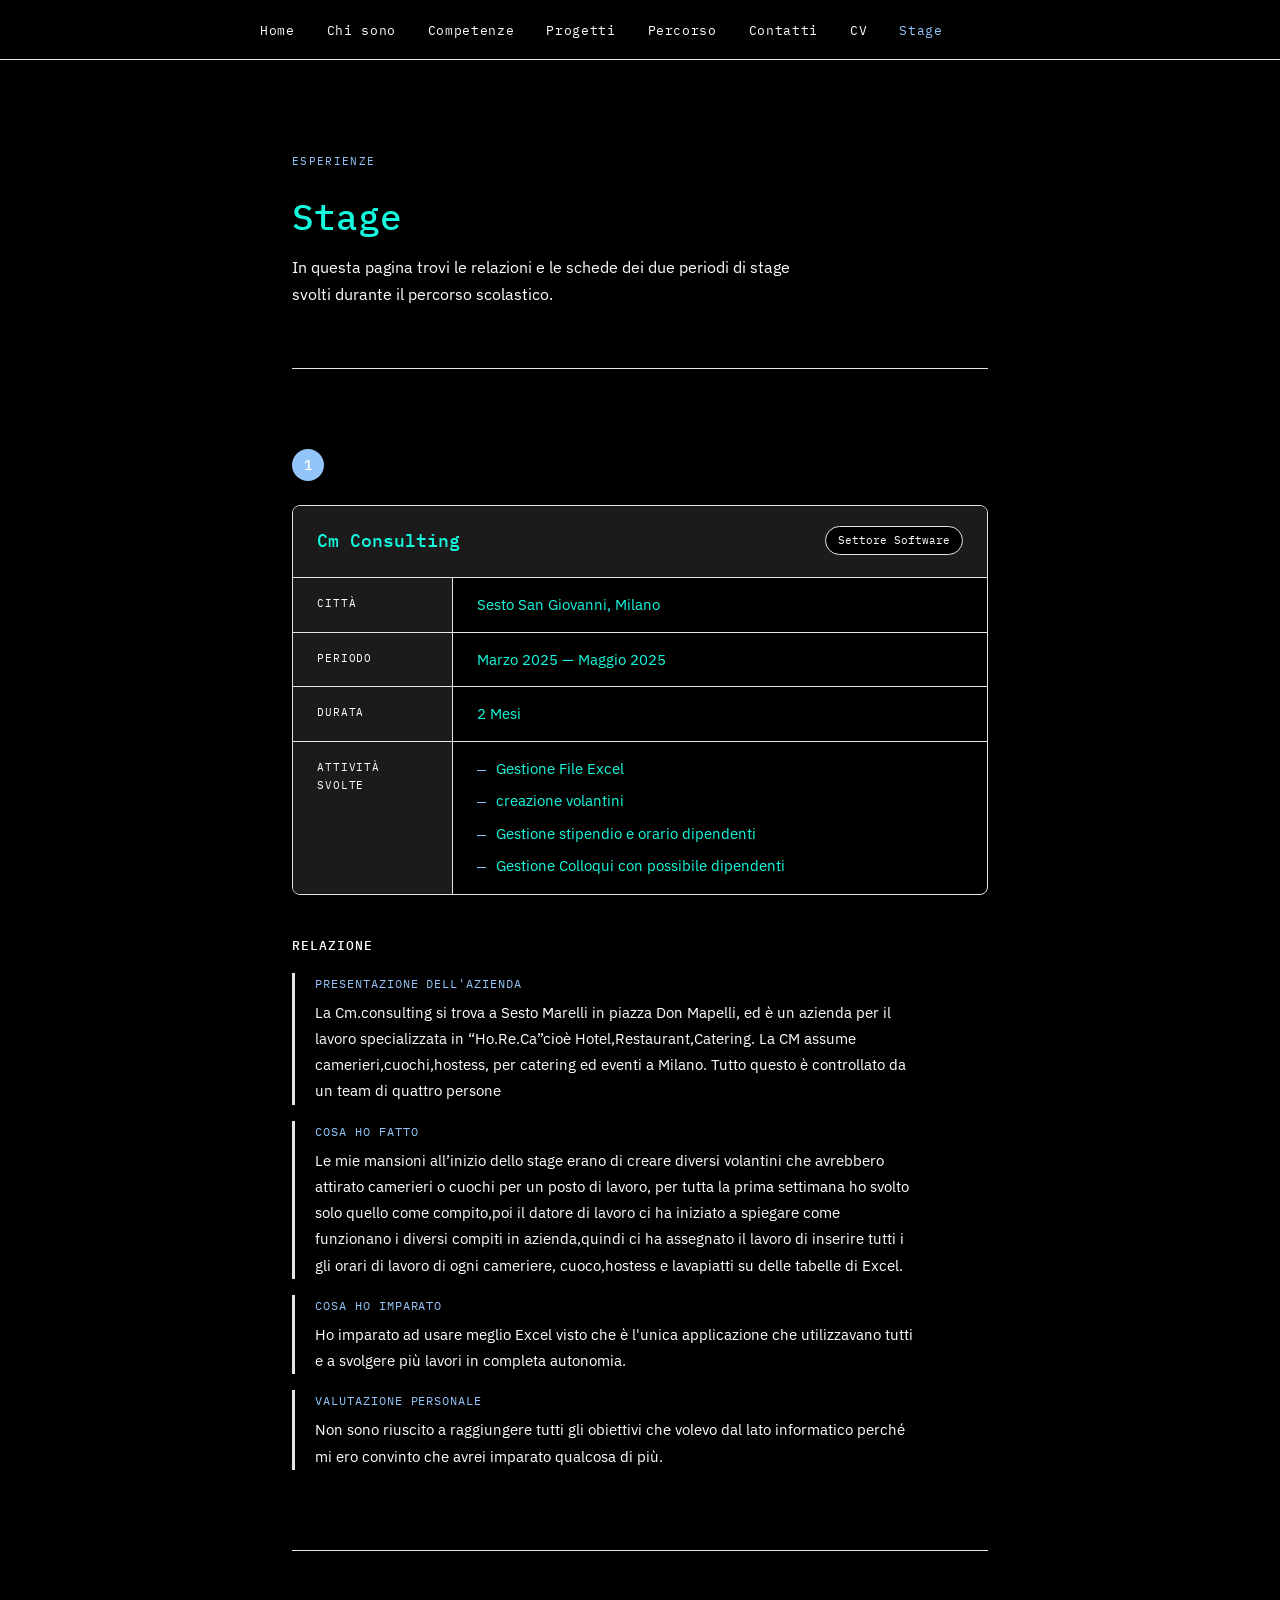
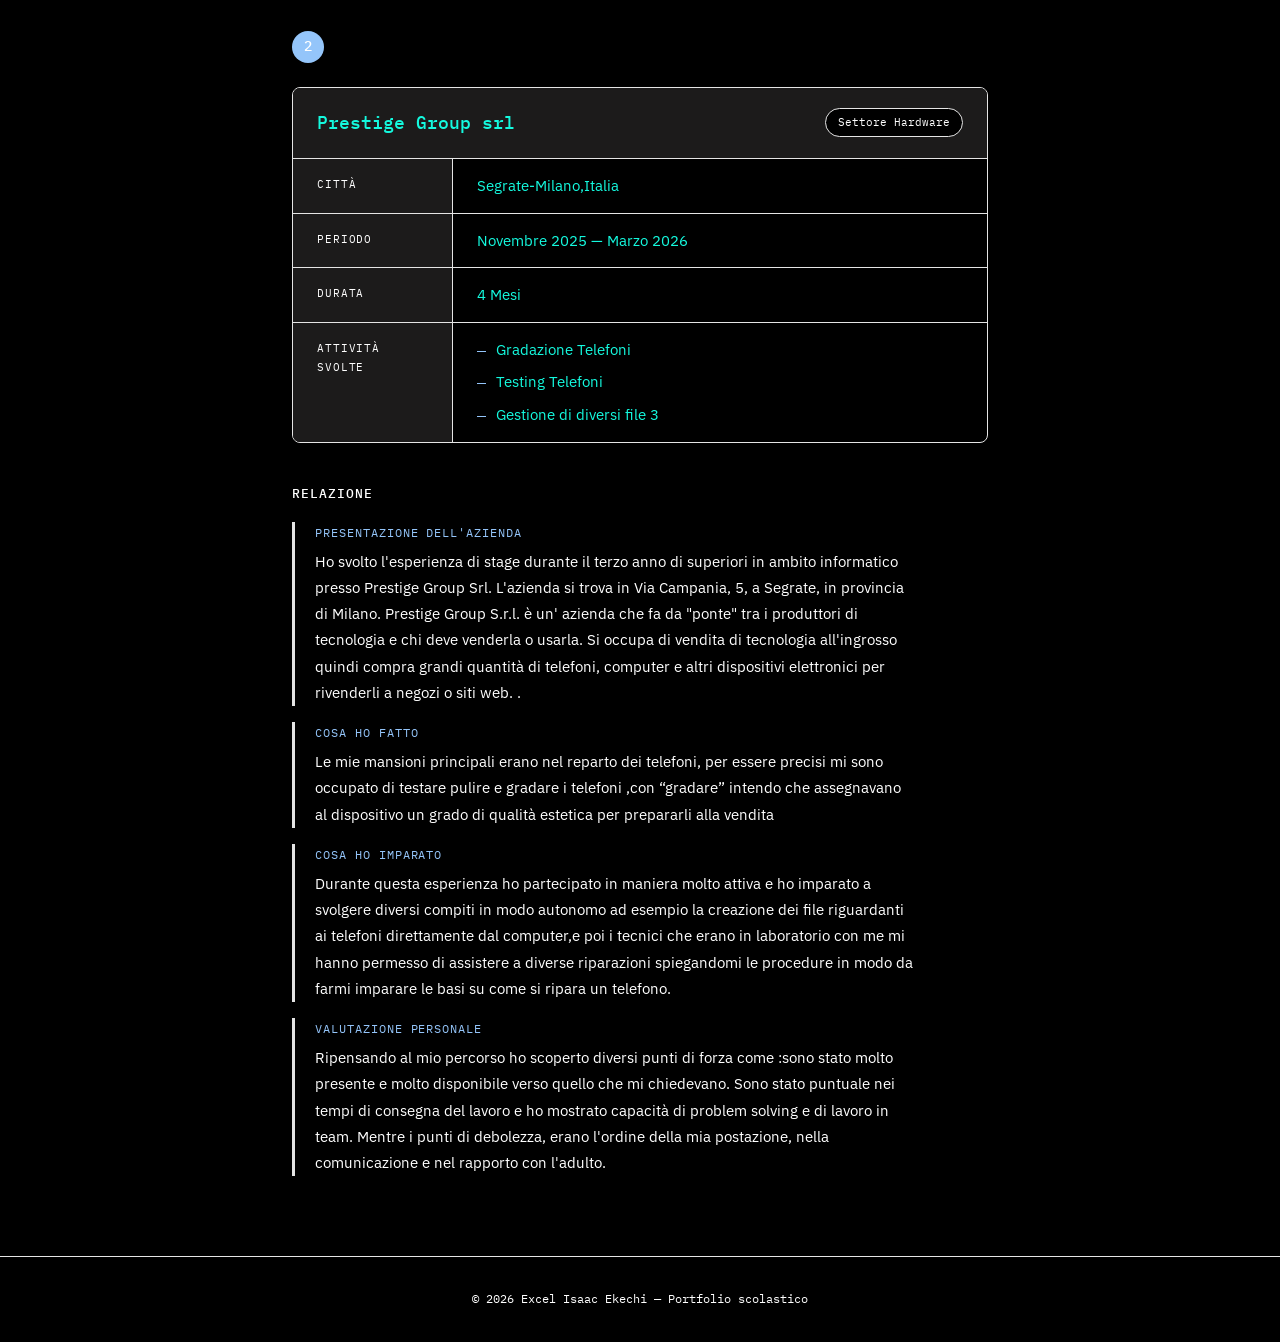
==== stage.html @ 400b07df "Add files via upload" ====
<!DOCTYPE html>
<html lang="it">
<head>
  <meta charset="UTF-8" />
  <meta name="viewport" content="width=device-width, initial-scale=1.0"/>

  <!-- ✏️ MODIFICA: cambia il titolo con il tuo nome -->
  <title>Excel Isaac Ekechi— Stage</title>

  <link rel="preconnect" href="https://fonts.googleapis.com">
  <link href="https://fonts.googleapis.com/css2?family=IBM+Plex+Sans:wght@300;400;500&family=IBM+Plex+Mono:wght@400;500&display=swap" rel="stylesheet">
  <link rel="stylesheet" href="style.css">
</head>

<body class="pagina-stage">

  <!-- NAVIGAZIONE -->
  <nav>
    <ul>
      <!-- ✏️ MODIFICA: stessi link del tuo portfolio -->
      <li><a href="./index.html">Home</a></li>
      <li><a href="index.html#chi-sono">Chi sono</a></li>
      <li><a href="./index.html#competenze">Competenze</a></li>
      <li><a href="./index.html#progetti">Progetti</a></li>
      <li><a href="./index.html#percorso">Percorso</a></li>
      <li><a href="./index.html#contatti">Contatti</a></li>
      <li><a href="./index.html#cv">CV</a></li>
      <li><a href="./stage.html" class="attivo">Stage</a></li>
    </ul>
  </nav>

  <main>

    <!-- INTESTAZIONE -->
    <section id="intro">
      <p class="etichetta">Esperienze</p>
      <h1>Stage</h1>
      <p>
        In questa pagina trovi le relazioni e le schede dei due periodi
        di stage svolti durante il percorso scolastico.
      </p>
    </section>


    <!-- ==========================================
         STAGE 1
         ========================================== -->
    <section id="stage-1">

      <div class="numero-stage">1</div>

      <!-- SCHEDA AZIENDA -->
      <div class="scheda-azienda">

        <div class="scheda-header">
          <!-- ✏️ MODIFICA: nome azienda e settore -->
          <h2>Cm Consulting</h2>
          <span class="settore-badge">Settore Software</span>
        </div>

        <div class="scheda-corpo">

          <div class="scheda-riga">
            <span class="scheda-label">Città</span>
            <! --->
            <span class="scheda-valore">Sesto San Giovanni, Milano</span>
          </div>

          <div class="scheda-riga">
            <span class="scheda-label">Periodo</span>
            <!-- ✏️ MODIFICA: quando hai fatto lo stage -->
            <span class="scheda-valore">Marzo 2025 — Maggio 2025</span>
          </div>

          <div class="scheda-riga">
            <span class="scheda-label">Durata</span>
            <!-- ✏️ MODIFICA -->
            <span class="scheda-valore"> 2  Mesi</span>
          </div>

          <div class="scheda-riga">
            <span class="scheda-label">Attività svolte</span>
            <!-- ✏️ MODIFICA: aggiungi / rimuovi voci -->
            <ul class="attivita-lista">
              <li>Gestione File Excel</li>
              <li>creazione volantini</li>
              <li>Gestione stipendio e orario dipendenti</li>
              <li>Gestione Colloqui con possibile dipendenti</li>
            </ul>
          </div>

        </div>
      </div>

      <!-- RELAZIONE -->
      <div class="relazione-contenitore">
        <h3>Relazione</h3>

        <div class="relazione-testo">

          <!-- ✏️ Ogni blocco è un paragrafo della relazione.
               Puoi cambiare i titoli e scrivere il tuo testo dentro i tag <p>.
               Puoi aggiungere altri paragrafi copiando il blocco sotto. -->

          <div class="relazione-paragrafo">
            <p class="para-titolo">Presentazione dell'azienda</p>
            <p>
              La Cm.consulting si trova a Sesto Marelli in piazza Don Mapelli, ed è un azienda
               per il lavoro specializzata in “Ho.Re.Ca”cioè Hotel,Restaurant,Catering. 
               La CM assume camerieri,cuochi,hostess, per catering ed eventi a Milano.
                Tutto questo è controllato da un team di quattro persone

            </p>
          </div>

          <div class="relazione-paragrafo">
            <p class="para-titolo">Cosa ho fatto</p>
            <p>
              Le mie mansioni all’inizio dello stage erano di creare diversi volantini  che avrebbero attirato camerieri o 
              cuochi per un posto di lavoro, per tutta la prima settimana ho svolto solo quello come 
              compito,poi il datore di lavoro ci ha iniziato a spiegare come funzionano i diversi compiti  in azienda,quindi 
              ci ha assegnato il lavoro di inserire tutti i gli orari di lavoro di ogni cameriere, 
              cuoco,hostess e lavapiatti su delle tabelle di Excel.
            </p>
          </div>

          <div class="relazione-paragrafo">
            <p class="para-titolo">Cosa ho imparato</p>
            <p>
             Ho imparato ad usare meglio Excel
              visto che è l'unica applicazione che utilizzavano tutti e 
              a svolgere più lavori in completa autonomia.
            </p>
          </div>

          <div class="relazione-paragrafo">
            <p class="para-titolo">Valutazione personale</p>
            <p>
              Non sono riuscito a raggiungere tutti gli obiettivi che
               volevo dal lato informatico perché mi ero convinto che avrei imparato qualcosa di più.
            </p>
          </div>

        </div>
      </div>

    </section>


    <!-- ==========================================
         STAGE 2
         ========================================== -->
    <section id="stage-2">

      <div class="numero-stage">2</div>

      <!-- SCHEDA AZIENDA -->
      <div class="scheda-azienda">

        <div class="scheda-header">
          <!-- ✏️ MODIFICA: nome azienda e settore -->
          <h2>Prestige Group srl
          </h2>
          <span class="settore-badge">Settore Hardware</span>
        </div>

        <div class="scheda-corpo">

          <div class="scheda-riga">
            <span class="scheda-label">Città</span>
            <span class="scheda-valore">Segrate-Milano,Italia</span>
          </div>

          <div class="scheda-riga">
            <span class="scheda-label">Periodo</span>
            <span class="scheda-valore">Novembre 2025 — Marzo 2026</span>
          </div>

          <div class="scheda-riga">
            <span class="scheda-label">Durata</span>
            <span class="scheda-valore"> 4  Mesi</span>
          </div>

          <div class="scheda-riga">
            <span class="scheda-label">Attività svolte</span>
            <ul class="attivita-lista">
              <li>Gradazione Telefoni</li>
              <li>Testing Telefoni</li>
              <li>Gestione di diversi file 3</li>
            </ul>
          </div>

        </div>
      </div>

      <!-- RELAZIONE -->
      <div class="relazione-contenitore">
        <h3>Relazione</h3>

        <div class="relazione-testo">

          <div class="relazione-paragrafo">
            <p class="para-titolo">Presentazione dell'azienda</p>
            <p>
              Ho svolto l'esperienza di stage durante il terzo anno di superiori in ambito informatico presso 
              Prestige Group Srl. L'azienda si trova in Via Campania, 5, a Segrate, in provincia di Milano. 
              Prestige Group S.r.l. è un' azienda che fa da "ponte" tra i produttori di tecnologia e chi deve venderla o usarla. 
              Si occupa di vendita di tecnologia all'ingrosso quindi compra grandi quantità di telefoni,
               computer e altri dispositivi elettronici  per rivenderli  a negozi  o siti web. .
            </p>
          </div>

          <div class="relazione-paragrafo">
            <p class="para-titolo">Cosa ho fatto</p>
            <p>
              Le mie mansioni principali erano nel reparto dei telefoni, per essere precisi
               mi sono occupato di testare pulire e gradare i telefoni ,con “gradare” intendo che assegnavano 
               al dispositivo un grado di qualità estetica per prepararli alla vendita
            </p>
          </div>

          <div class="relazione-paragrafo">
            <p class="para-titolo">Cosa ho imparato</p>
            <p>
             Durante questa esperienza ho partecipato in maniera molto attiva e ho imparato a svolgere diversi 
             compiti in modo autonomo ad esempio la creazione dei file riguardanti ai telefoni direttamente
              dal computer,e poi  i tecnici che erano in laboratorio con me mi hanno permesso di assistere 
              a diverse riparazioni spiegandomi le procedure in modo da farmi imparare le basi su come si 
              ripara un telefono.

            </p>
          </div>

          <div class="relazione-paragrafo">
            <p class="para-titolo">Valutazione personale</p>
            <p>
             Ripensando al mio percorso ho scoperto diversi punti di forza come :sono stato molto presente 
             e molto disponibile verso quello che mi chiedevano. Sono stato puntuale nei tempi di consegna del 
             lavoro e ho mostrato capacità di problem solving e di lavoro in team. Mentre i punti di 
             debolezza, erano  l'ordine della mia  postazione, nella comunicazione e nel rapporto con l'adulto. 

            </p>
          </div>

        </div>
      </div>

    </section>

  </main>

  <footer>
    <!-- ✏️ MODIFICA: il tuo nome -->
    © 2026 Excel Isaac Ekechi — Portfolio scolastico
  </footer>

</body>
</html>
---- style.css ----
/* =============================================
   VARIABILI — modifica qui i colori del sito
   Cambiarle qui le cambia su TUTTE le pagine
   ============================================= */
:root {
  --colore-sfondo:     hwb(0 0% 100%);
  --colore-testo:      hsl(173, 96%, 53%);
  --colore-testo-muto: #ffffff;
  --colore-accento:    hsl(211, 91%, 78%);   /* ✏️ cambia questo colore con il tuo preferito */
  --colore-bordo:      #e5e5e5;
  --colore-card:       #1c1b1b;

  --font-titoli: 'IBM Plex Mono', monospace;
  --font-testo:  'IBM Plex Sans', sans-serif;

  --larghezza-max: 760px;
  --raggio:        8px;
}

/* =============================================
   RESET E BASE
   ============================================= */
*, *::before, *::after {
  box-sizing: border-box;
  margin: 0;
  padding: 0;
}

html {
  scroll-behavior: smooth;
}

body {
  background-color: var(--colore-sfondo);
  color: var(--colore-testo);
  font-family: var(--font-testo);
  font-size: 16px;
  line-height: 1.7;
}

/* =============================================
   NAVIGAZIONE
   ============================================= */
nav {
  position: sticky;
  top: 0;
  background-color: var(--colore-sfondo);
  border-bottom: 1px solid var(--colore-bordo);
  z-index: 100;
  padding: 0 32px;
}

nav ul {
  list-style: none;
  display: flex;
  gap: 32px;
  max-width: var(--larghezza-max);
  margin: 0 auto;
  padding: 16px 0;
}

nav a {
  text-decoration: none;
  color: var(--colore-testo-muto);
  font-size: 13px;
  font-family: var(--font-titoli);
  letter-spacing: 0.05em;
  transition: color 0.2s;
}

nav a:hover,
nav a.attivo {
  color: var(--colore-accento);
}

/* =============================================
   LAYOUT PRINCIPALE
   ============================================= */
main {
  max-width: var(--larghezza-max);
  margin: 0 auto;
  padding: 0 32px;
}

section {
  padding: 80px 0;
  border-bottom: 1px solid var(--colore-bordo);
}

section:last-child {
  border-bottom: none;
}

/* =============================================
   TIPOGRAFIA
   ============================================= */
.etichetta {
  font-family: var(--font-titoli);
  font-size: 11px;
  letter-spacing: 0.12em;
  text-transform: uppercase;
  color: var(--colore-accento);
  margin-bottom: 24px;
}

h1 {
  font-family: var(--font-titoli);
  font-size: clamp(28px, 5vw, 42px);
  font-weight: 500;
  line-height: 1.2;
  margin-bottom: 16px;
}

/* h1 nella pagina stage è leggermente più piccolo */
.pagina-stage h1 {
  font-size: clamp(24px, 4vw, 36px);
}

h2 {
  font-family: var(--font-titoli);
  font-size: 22px;
  font-weight: 500;
  margin-bottom: 8px;
}

h3 {
  font-family: var(--font-titoli);
  font-size: 15px;
  font-weight: 500;
  margin-bottom: 6px;
}

p {
  color: var(--colore-testo-muto);
  max-width: 600px;
}

a {
  color: var(--colore-accento);
}

/* =============================================
   SEZIONE HERO (intestazione — solo index)
   ============================================= */
#hero {
  padding: 100px 0 80px;
}

#hero .sottotitolo {
  font-size: 18px;
  color: var(--colore-testo-muto);
  margin-bottom: 32px;
  max-width: 520px;
}

.tag-list {
  display: flex;
  flex-wrap: wrap;
  gap: 8px;
  margin-top: 24px;
}

.tag {
  font-family: var(--font-titoli);
  font-size: 12px;
  padding: 4px 12px;
  border: 1px solid var(--colore-bordo);
  border-radius: 100px;
  color: var(--colore-testo-muto);
}

/* =============================================
   SEZIONE CHI SONO — griglia 2 colonne
   ============================================= */
.griglia-2col {
  display: grid;
  grid-template-columns: 1fr 1fr;
  gap: 40px;
  margin-top: 32px;
}

.info-riga {
  display: flex;
  flex-direction: column;
  gap: 4px;
  padding: 16px 0;
  border-bottom: 1px solid var(--colore-bordo);
}

.info-riga span:first-child {
  font-family: var(--font-titoli);
  font-size: 11px;
  text-transform: uppercase;
  letter-spacing: 0.08em;
  color: var(--colore-testo-muto);
}

.info-riga span:last-child {
  font-size: 15px;
  color: var(--colore-testo);
}

/* =============================================
   SEZIONE COMPETENZE
   ============================================= */
.competenze-griglia {
  display: grid;
  grid-template-columns: repeat(auto-fill, minmax(200px, 1fr));
  gap: 16px;
  margin-top: 32px;
}

.competenza-card {
  background: var(--colore-card);
  border: 1px solid var(--colore-bordo);
  border-radius: var(--raggio);
  padding: 20px;
}

.competenza-card h3 {
  font-size: 13px;
  margin-bottom: 12px;
  color: var(--colore-testo);
}

.barra-contenitore {
  background: var(--colore-bordo);
  border-radius: 4px;
  height: 4px;
  overflow: hidden;
}

.barra {
  height: 100%;
  background: var(--colore-accento);
  border-radius: 4px;
}

.livello-label {
  font-family: var(--font-titoli);
  font-size: 10px;
  color: var(--colore-testo-muto);
  margin-top: 6px;
}

/* =============================================
   SEZIONE PROGETTI
   ============================================= */
.progetti-lista {
  display: flex;
  flex-direction: column;
  gap: 24px;
  margin-top: 32px;
}

.progetto-card {
  border: 1px solid var(--colore-bordo);
  border-radius: var(--raggio);
  overflow: hidden;
  transition: border-color 0.2s;
}

.progetto-card:hover {
  border-color: var(--colore-accento);
}

.progetto-immagine {
  width: 100%;
  height: 180px;
  background: var(--colore-card);
  display: flex;
  align-items: center;
  justify-content: center;
  font-family: var(--font-titoli);
  font-size: 12px;
  color: var(--colore-testo-muto);
  /* ✏️ puoi sostituire il colore di sfondo con un'immagine:
     background: url('immagine-progetto.jpg') center/cover; */
}

.progetto-corpo {
  padding: 24px;
}

.progetto-meta {
  display: flex;
  gap: 12px;
  margin-top: 12px;
  flex-wrap: wrap;
}

.badge {
  font-family: var(--font-titoli);
  font-size: 11px;
  padding: 3px 10px;
  border-radius: 4px;
  background: var(--colore-card);
  border: 1px solid var(--colore-bordo);
  color: var(--colore-testo-muto);
}

.progetto-link {
  display: inline-block;
  margin-top: 16px;
  font-family: var(--font-titoli);
  font-size: 12px;
  color: var(--colore-accento);
  text-decoration: none;
}

.progetto-link:hover {
  text-decoration: underline;
}

/* =============================================
   SEZIONE PERCORSO — timeline
   ============================================= */
.timeline {
  margin-top: 32px;
  display: flex;
  flex-direction: column;
  gap: 0;
}

.timeline-item {
  display: grid;
  grid-template-columns: 100px 1fr;
  gap: 24px;
  padding-bottom: 32px;
  position: relative;
}

.timeline-item::before {
  content: '';
  position: absolute;
  left: 91px;
  top: 6px;
  bottom: 0;
  width: 1px;
  background: var(--colore-bordo);
}

.timeline-item:last-child::before {
  display: none;
}

.timeline-anno {
  font-family: var(--font-titoli);
  font-size: 12px;
  color: var(--colore-testo-muto);
  padding-top: 2px;
  text-align: right;
}

.timeline-contenuto {
  padding-left: 20px;
  position: relative;
}

.timeline-contenuto::before {
  content: '';
  position: absolute;
  left: -4px;
  top: 7px;
  width: 8px;
  height: 8px;
  border-radius: 50%;
  background: var(--colore-accento);
}

/* =============================================
   SEZIONE CONTATTI
   ============================================= */
.contatti-lista {
  margin-top: 32px;
  display: flex;
  flex-direction: column;
  gap: 16px;
}

.contatto-riga {
  display: flex;
  align-items: center;
  gap: 16px;
  padding: 16px 20px;
  border: 1px solid var(--colore-bordo);
  border-radius: var(--raggio);
  text-decoration: none;
  color: var(--colore-testo);
  transition: border-color 0.2s, background 0.2s;
}

.contatto-riga:hover {
  border-color: var(--colore-accento);
  background: var(--colore-card);
}

.contatto-icona {
  font-family: var(--font-titoli);
  font-size: 12px;
  color: var(--colore-accento);
  min-width: 80px;
}

/* =============================================
   SEZIONE CV
   ============================================= */
.cv-download-bar {
  display: flex;
  align-items: center;
  justify-content: space-between;
  background: var(--colore-card);
  border: 1px solid var(--colore-bordo);
  border-radius: var(--raggio);
  padding: 16px 24px;
  margin-top: 32px;
  margin-bottom: 40px;
  flex-wrap: wrap;
  gap: 12px;
}

.cv-download-bar p {
  font-size: 14px;
  max-width: none;
}

.btn-scarica {
  display: inline-flex;
  align-items: center;
  gap: 8px;
  background: var(--colore-accento);
  color: #fff;
  text-decoration: none;
  font-family: var(--font-titoli);
  font-size: 12px;
  letter-spacing: 0.05em;
  padding: 10px 20px;
  border-radius: var(--raggio);
  transition: opacity 0.2s;
  white-space: nowrap;
}

.btn-scarica:hover {
  opacity: 0.85;
  color: #fff;
}

.cv-blocco {
  margin-bottom: 40px;
}

.cv-blocco-titolo {
  font-family: var(--font-titoli);
  font-size: 11px;
  letter-spacing: 0.12em;
  text-transform: uppercase;
  color: var(--colore-accento);
  border-bottom: 1px solid var(--colore-bordo);
  padding-bottom: 8px;
  margin-bottom: 20px;
}

.cv-riga {
  display: grid;
  grid-template-columns: 110px 1fr;
  gap: 16px 24px;
  padding: 14px 0;
  border-bottom: 1px solid var(--colore-bordo);
  align-items: start;
}

.cv-riga:last-child {
  border-bottom: none;
}

.cv-periodo {
  font-family: var(--font-titoli);
  font-size: 11px;
  color: var(--colore-testo-muto);
  padding-top: 3px;
}

.cv-contenuto h3 {
  font-size: 14px;
  font-weight: 500;
  margin-bottom: 2px;
  color: var(--colore-testo);
}

.cv-contenuto .cv-luogo {
  font-size: 13px;
  color: var(--colore-accento);
  font-family: var(--font-titoli);
  margin-bottom: 4px;
}

.cv-contenuto p {
  font-size: 13px;
  color: var(--colore-testo-muto);
  max-width: none;
  margin: 0;
}

.cv-skill-lista {
  display: flex;
  flex-wrap: wrap;
  gap: 8px;
  padding: 12px 0;
}

.cv-skill {
  font-family: var(--font-titoli);
  font-size: 11px;
  padding: 4px 12px;
  border-radius: 4px;
  background: var(--colore-card);
  border: 1px solid var(--colore-bordo);
  color: var(--colore-testo);
}

/* =============================================
   PAGINA STAGE — componenti specifici
   ============================================= */

/* Intestazione pagina stage */
#intro {
  padding: 80px 0 60px;
}

#intro p {
  margin-top: 12px;
  max-width: 520px;
}

/* Numerazione stage (cerchio colorato) */
.numero-stage {
  display: inline-flex;
  align-items: center;
  justify-content: center;
  width: 32px;
  height: 32px;
  border-radius: 50%;
  background: var(--colore-accento);
  color: #fff;
  font-family: var(--font-titoli);
  font-size: 14px;
  font-weight: 500;
  margin-bottom: 24px;
}

/* Scheda azienda */
.scheda-azienda {
  border: 1px solid var(--colore-bordo);
  border-radius: var(--raggio);
  overflow: hidden;
  margin-bottom: 40px;
}

.scheda-header {
  background: var(--colore-card);
  border-bottom: 1px solid var(--colore-bordo);
  padding: 20px 24px;
  display: flex;
  align-items: flex-start;
  justify-content: space-between;
  gap: 16px;
  flex-wrap: wrap;
}

.scheda-header h2 {
  font-size: 18px;
  margin-bottom: 0;
}

.scheda-header .settore-badge {
  font-family: var(--font-titoli);
  font-size: 11px;
  padding: 4px 12px;
  border: 1px solid var(--colore-bordo);
  border-radius: 100px;
  color: var(--colore-testo-muto);
  background: var(--colore-sfondo);
  white-space: nowrap;
}

.scheda-corpo {
  padding: 0;
}

.scheda-riga {
  display: grid;
  grid-template-columns: 160px 1fr;
  border-bottom: 1px solid var(--colore-bordo);
}

.scheda-riga:last-child {
  border-bottom: none;
}

.scheda-label {
  font-family: var(--font-titoli);
  font-size: 11px;
  text-transform: uppercase;
  letter-spacing: 0.08em;
  color: var(--colore-testo-muto);
  padding: 16px 24px;
  background: var(--colore-card);
  border-right: 1px solid var(--colore-bordo);
  display: flex;
  align-items: flex-start;
}

.scheda-valore {
  padding: 14px 24px;
  font-size: 15px;
  color: var(--colore-testo);
}

/* Lista attività dentro la scheda */
.attivita-lista {
  list-style: none;
  display: flex;
  flex-direction: column;
  gap: 6px;
  padding: 14px 24px;
}

.attivita-lista li {
  font-size: 15px;
  color: var(--colore-testo);
  display: flex;
  gap: 10px;
  align-items: flex-start;
}

.attivita-lista li::before {
  content: '—';
  color: var(--colore-accento);
  font-family: var(--font-titoli);
  flex-shrink: 0;
  margin-top: 1px;
}

/* Relazione */
.relazione-contenitore {
  margin-top: 8px;
}

.relazione-contenitore h3 {
  font-size: 13px;
  font-weight: 500;
  text-transform: uppercase;
  letter-spacing: 0.08em;
  color: var(--colore-testo-muto);
  margin-bottom: 16px;
}

.relazione-testo {
  display: flex;
  flex-direction: column;
  gap: 16px;
}

.relazione-paragrafo {
  border-left: 3px solid var(--colore-bordo);
  padding-left: 20px;
}

.relazione-paragrafo .para-titolo {
  font-family: var(--font-titoli);
  font-size: 12px;
  text-transform: uppercase;
  letter-spacing: 0.08em;
  color: var(--colore-accento);
  margin-bottom: 6px;
}

.relazione-paragrafo p {
  font-size: 15px;
  line-height: 1.75;
  /* ✏️ il testo della relazione va qui */
}

/* =============================================
   FOOTER
   ============================================= */
footer {
  border-top: 1px solid var(--colore-bordo);
  padding: 32px;
  text-align: center;
  font-family: var(--font-titoli);
  font-size: 12px;
  color: var(--colore-testo-muto);
}

/* =============================================
   RESPONSIVE (schermi piccoli)
   ============================================= */
@media (max-width: 600px) {
  main  { padding: 0 20px; }
  nav   { padding: 0 20px; }

  /* index */
  .griglia-2col      { grid-template-columns: 1fr; }
  .timeline-item     { grid-template-columns: 70px 1fr; }
  .cv-riga           { grid-template-columns: 1fr; gap: 4px; }
  .cv-periodo        { padding-top: 0; }
  .cv-download-bar   { flex-direction: column; align-items: flex-start; }

  /* stage */
  .scheda-riga       { grid-template-columns: 1fr; }
  .scheda-label      { border-right: none; border-bottom: 1px solid var(--colore-bordo); }
  .scheda-header     { flex-direction: column; gap: 8px; }
}
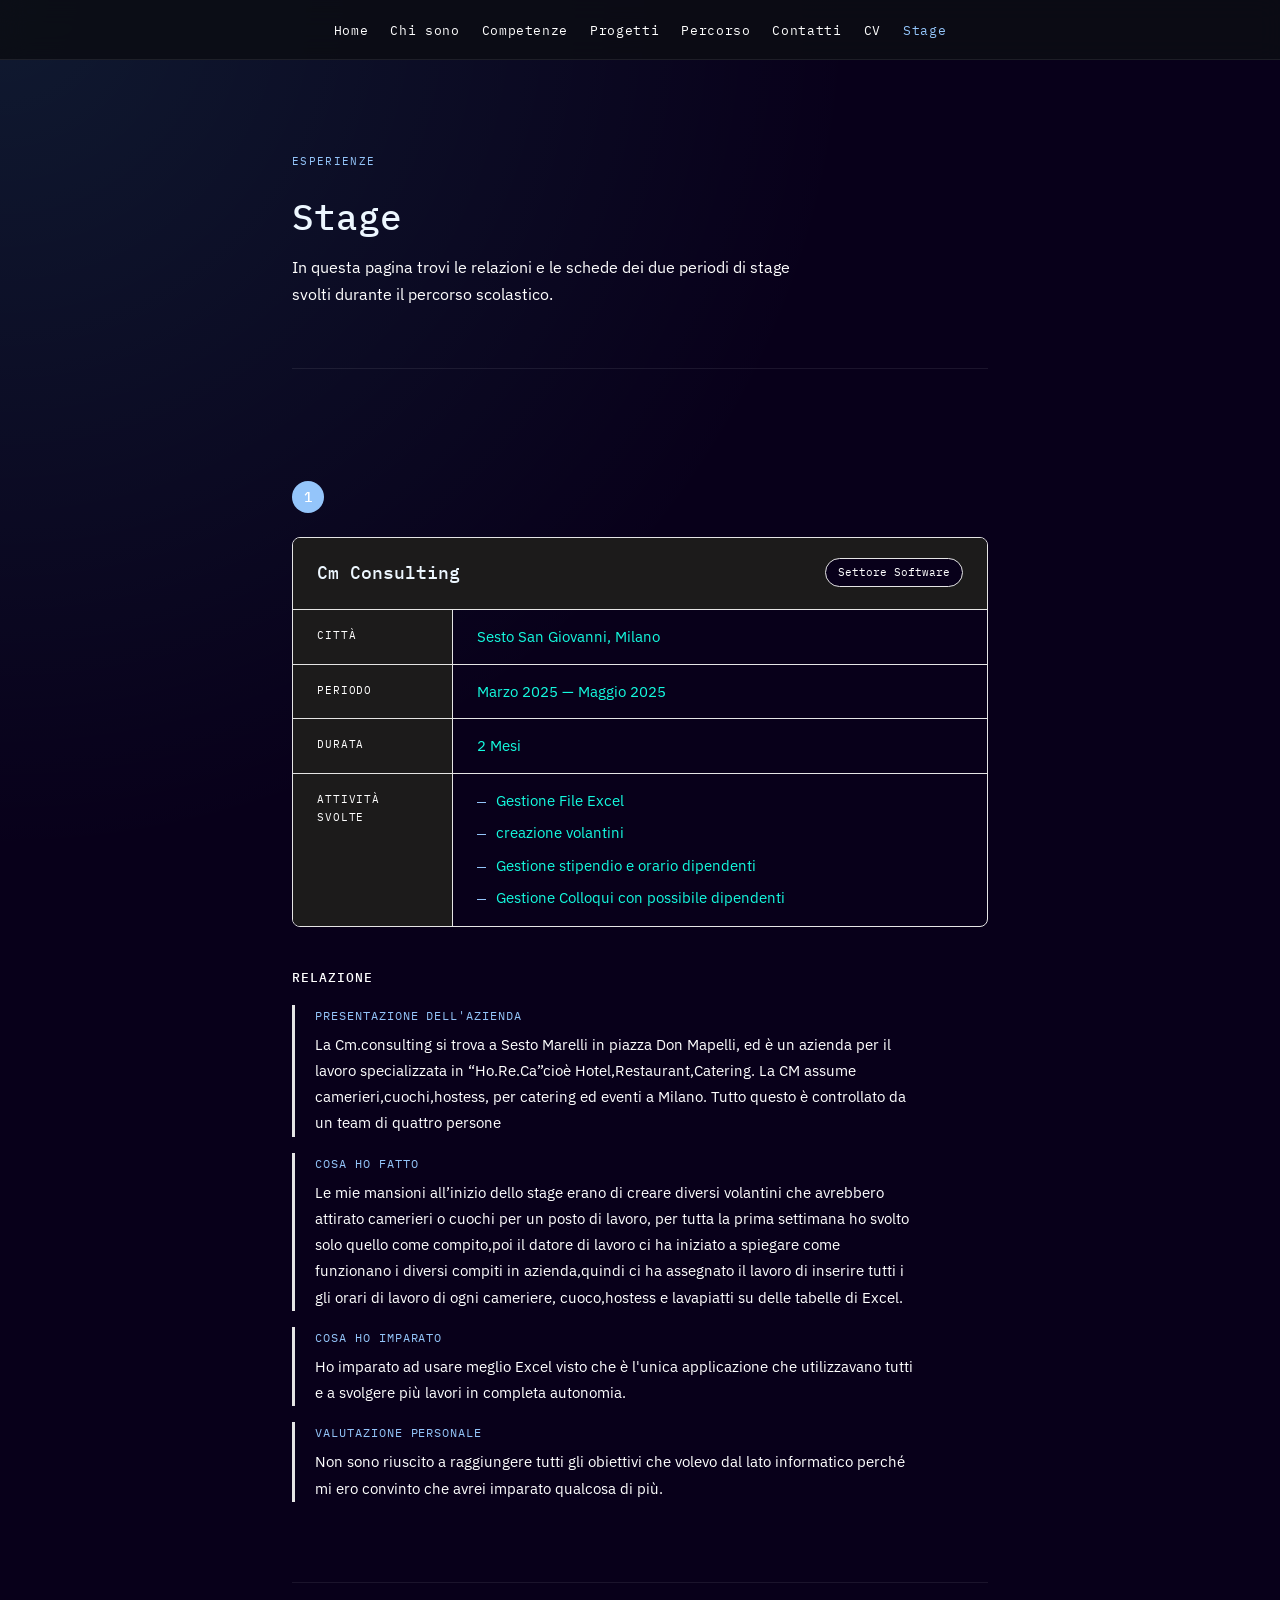
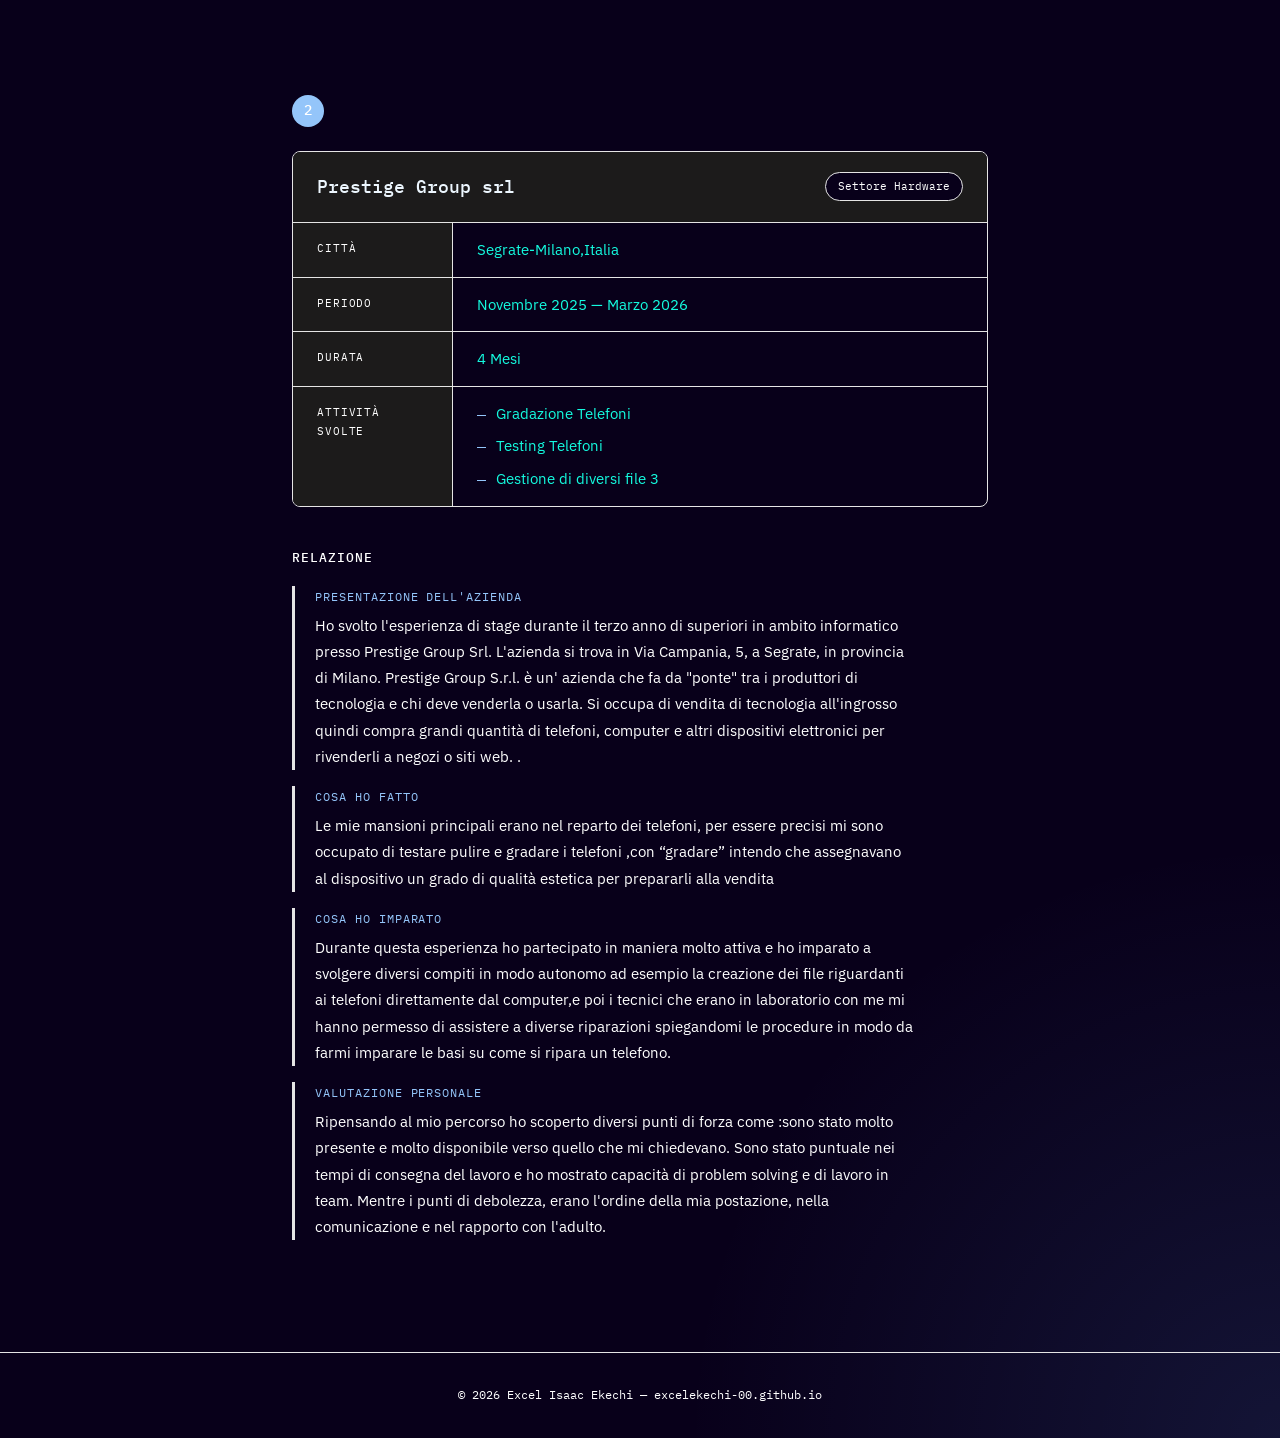
==== commit 87af59d8: "." ====
--- a/stage.html
+++ b/stage.html
@@ -251,7 +251,7 @@
 
   <footer>
     <!-- ✏️ MODIFICA: il tuo nome -->
-    © 2026 Excel Isaac Ekechi — Portfolio scolastico
+    © 2026 Excel Isaac Ekechi — excelekechi-00.github.io
   </footer>
 
 </body>
--- a/style.css
+++ b/style.css
@@ -3,7 +3,7 @@
    Cambiarle qui le cambia su TUTTE le pagine
    ============================================= */
 :root {
-  --colore-sfondo:     hwb(0 0% 100%);
+  --colore-sfondo:     lch(1.16% 13.38 294.94);
   --colore-testo:      hsl(173, 96%, 53%);
   --colore-testo-muto: #ffffff;
   --colore-accento:    hsl(211, 91%, 78%);   /* ✏️ cambia questo colore con il tuo preferito */
@@ -31,8 +31,10 @@
 }
 
 body {
-  background-color: var(--colore-sfondo);
-  color: var(--colore-testo);
+  background: radial-gradient(circle at top left, rgba(84, 255, 247, 0.10), transparent 26%),
+              radial-gradient(circle at bottom right, rgba(104, 165, 255, 0.12), transparent 18%),
+              var(--colore-sfondo);
+  color: #edf7ff;
   font-family: var(--font-testo);
   font-size: 16px;
   line-height: 1.7;
@@ -44,8 +46,9 @@
 nav {
   position: sticky;
   top: 0;
-  background-color: var(--colore-sfondo);
-  border-bottom: 1px solid var(--colore-bordo);
+  background: rgba(12, 13, 20, 0.88);
+  border-bottom: 1px solid rgba(255,255,255,0.08);
+  backdrop-filter: blur(12px);
   z-index: 100;
   padding: 0 32px;
 }
@@ -53,10 +56,12 @@
 nav ul {
   list-style: none;
   display: flex;
-  gap: 32px;
+  gap: 22px;
   max-width: var(--larghezza-max);
   margin: 0 auto;
   padding: 16px 0;
+  flex-wrap: wrap;
+  justify-content: center;
 }
 
 nav a {
@@ -84,7 +89,10 @@
 
 section {
   padding: 80px 0;
-  border-bottom: 1px solid var(--colore-bordo);
+  border-bottom: 1px solid rgba(255,255,255,0.08);
+  background: transparent;
+  border-radius: 0;
+  margin: 0 0 32px;
 }
 
 section:last-child {
@@ -143,7 +151,8 @@
    SEZIONE HERO (intestazione — solo index)
    ============================================= */
 #hero {
-  padding: 100px 0 80px;
+  padding: 100px 0 90px;
+  min-height: calc(100vh - 114px);
 }
 
 #hero .sottotitolo {
@@ -156,17 +165,18 @@
 .tag-list {
   display: flex;
   flex-wrap: wrap;
-  gap: 8px;
+  gap: 10px;
   margin-top: 24px;
 }
 
 .tag {
   font-family: var(--font-titoli);
   font-size: 12px;
-  padding: 4px 12px;
-  border: 1px solid var(--colore-bordo);
-  border-radius: 100px;
-  color: var(--colore-testo-muto);
+  padding: 6px 14px;
+  border: 1px solid rgba(255,255,255,0.14);
+  border-radius: 999px;
+  color: var(--colore-testo-muto);
+  background: transparent;
 }
 
 /* =============================================
@@ -179,6 +189,29 @@
   margin-top: 32px;
 }
 
+.chi-sono-contenuto {
+  display: grid;
+  grid-template-columns: minmax(0, 1.4fr) minmax(220px, 1fr);
+  gap: 32px;
+  margin-top: 24px;
+  align-items: start;
+}
+
+.chi-sono-foto-card {
+  display: flex;
+  justify-content: center;
+  align-items: center;
+}
+
+.chi-sono-foto-card img {
+  width: 100%;
+  height: auto;
+  max-width: 320px;
+  border-radius: 16px;
+  border: 1px solid rgba(255,255,255,0.12);
+  box-shadow: none;
+}
+
 .info-riga {
   display: flex;
   flex-direction: column;
@@ -246,18 +279,73 @@
 /* =============================================
    SEZIONE PROGETTI
    ============================================= */
+.progetti-container {
+  margin-top: 32px;
+}
+
 .progetti-lista {
-  display: flex;
-  flex-direction: column;
+  display: grid;
+  grid-template-columns: repeat(2, minmax(0, 1fr));
   gap: 24px;
-  margin-top: 32px;
-}
-
-.progetto-card {
+}
+
+.progetto-foto-card {
   border: 1px solid var(--colore-bordo);
   border-radius: var(--raggio);
+  padding: 24px;
+  background-color: var(--colore-card);
+  color: var(--colore-testo-muto);
+}
+
+.progetto-foto-card h3 {
+  margin-top: 12px;
+  font-size: 20px;
+  color: var(--colore-testo);
+}
+
+.progetto-foto-card img {
+  width: 100%;
+  height: auto;
+  border-radius: 8px;
+  margin-top: 18px;
+  display: block;
+}
+
+.percorso-contenitore {
+  margin-top: 40px;
+  display: flex;
+  justify-content: center;
+}
+
+.percorso-contenitore img {
+  width: 100%;
+  max-width: 720px;
+  border-radius: 8px;
+  border: none;
+  box-shadow: none;
+}
+
+@media (max-width: 900px) {
+  .progetti-container,
+  .chi-sono-contenuto {
+    grid-template-columns: 1fr;
+  }
+
+  .progetti-lista {
+    grid-template-columns: 1fr;
+  }
+
+  .tag-list {
+    justify-content: center;
+  }
+}
+
+.progetto-card {
+  border: 1px solid rgba(255,255,255,0.12);
+  border-radius: calc(var(--raggio) * 1.5);
   overflow: hidden;
   transition: border-color 0.2s;
+  background: transparent;
 }
 
 .progetto-card:hover {
@@ -266,20 +354,26 @@
 
 .progetto-immagine {
   width: 100%;
-  height: 180px;
-  background: var(--colore-card);
+  height: 220px;
+  background: transparent;
   display: flex;
   align-items: center;
   justify-content: center;
   font-family: var(--font-titoli);
   font-size: 12px;
   color: var(--colore-testo-muto);
-  /* ✏️ puoi sostituire il colore di sfondo con un'immagine:
-     background: url('immagine-progetto.jpg') center/cover; */
+  overflow: hidden;
+}
+
+.progetto-immagine img {
+  width: 100%;
+  height: 100%;
+  object-fit: cover;
 }
 
 .progetto-corpo {
   padding: 24px;
+  min-height: 220px;
 }
 
 .progetto-meta {
@@ -699,6 +793,12 @@
 @media (max-width: 600px) {
   main  { padding: 0 20px; }
   nav   { padding: 0 20px; }
+  nav ul { gap: 14px; }
+  h2 { font-size: 20px; }
+  .progetto-meta { gap: 8px; }
+  .cv-riga { grid-template-columns: 1fr; gap: 10px; }
+  .timeline-item { grid-template-columns: 70px 1fr; }
+  .chi-sono-contenuto { gap: 24px; }
 
   /* index */
   .griglia-2col      { grid-template-columns: 1fr; }
